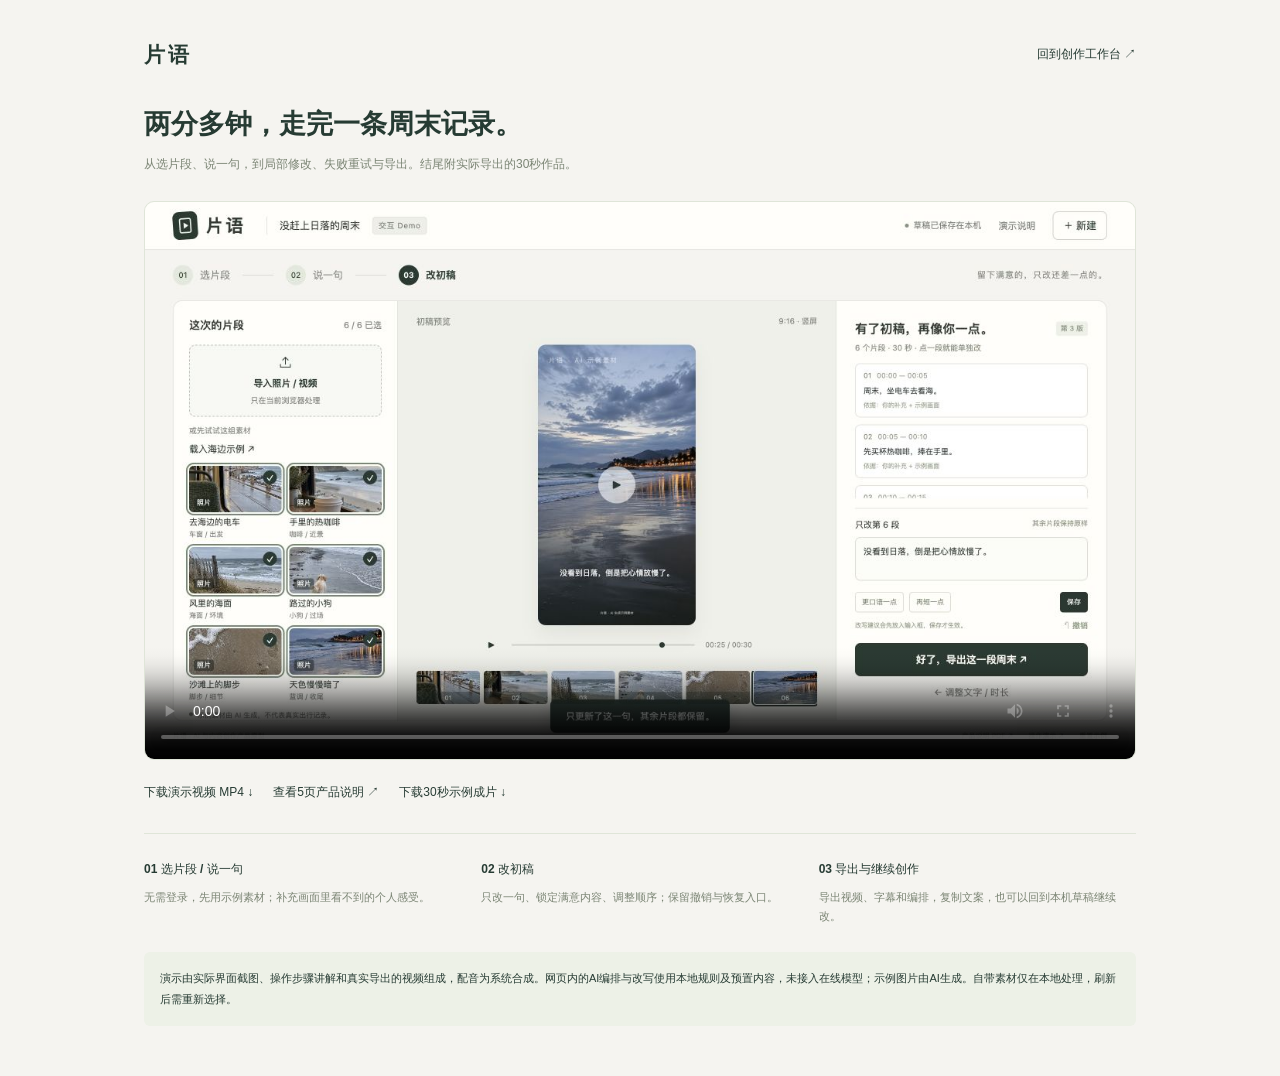
==== walkthrough.html @ 7832bc56 "Build Pianyu prototype with product brief and walkthrough Add the complete browser-local demo, five-" ====
<!doctype html><html lang="zh-CN"><head><meta charset="utf-8"><meta name="viewport" content="width=device-width,initial-scale=1"><meta name="theme-color" content="#f5f4f0"><title>片语 · 操作演示</title><style>*{box-sizing:border-box}body{margin:0;background:#f5f4f0;color:#263b33;font:14px/1.8 -apple-system,BlinkMacSystemFont,'PingFang SC',sans-serif}main{max-width:1040px;padding:36px 24px 50px;margin:auto}a{color:inherit;text-decoration:none}header{display:flex;justify-content:space-between;align-items:center;margin-bottom:26px}header strong{font-size:21px;letter-spacing:3px}h1{font-size:27px;margin:0 0 6px;font-weight:600}p{font-size:12px;color:#7b8574;margin:0 0 25px}video{display:block;width:100%;border-radius:10px;background:#e8ede1;border:1px solid #dfe5d8;margin:20px 0}nav{display:flex;gap:20px;flex-wrap:wrap;font-size:12px;margin:22px 0}.steps{border-top:1px solid #dfe5d8;margin-top:30px;padding-top:22px;display:grid;grid-template-columns:repeat(3,1fr);gap:20px}.steps strong{font-size:12px;font-weight:550}.steps p{font-size:11px;margin-top:6px}.note{padding:16px;background:#edf1e7;border-radius:6px;font-size:11px;line-height:1.9}@media(max-width:600px){main{padding:24px 16px}.steps{grid-template-columns:1fr;gap:0}h1{font-size:22px}nav{gap:15px}}</style></head><body><main><header><a href="./"><strong>片语</strong></a><a href="./" style="font-size:12px">回到创作工作台 ↗</a></header><h1>两分多钟，走完一条周末记录。</h1><p>从选片段、说一句，到局部修改、失败重试与导出。结尾附实际导出的30秒作品。</p><video src="walkthrough.mp4" poster="preview.jpg" controls preload="metadata" playsinline aria-label="片语完整操作演示"></video><nav><a href="walkthrough.mp4" download>下载演示视频 MP4 ↓</a><a href="product.pdf" target="_blank" rel="noopener">查看5页产品说明 ↗</a><a href="sample-output.webm" download>下载30秒示例成片 ↓</a></nav><div class="steps"><div><strong>01 选片段 / 说一句</strong><p>无需登录，先用示例素材；补充画面里看不到的个人感受。</p></div><div><strong>02 改初稿</strong><p>只改一句、锁定满意内容、调整顺序；保留撤销与恢复入口。</p></div><div><strong>03 导出与继续创作</strong><p>导出视频、字幕和编排，复制文案，也可以回到本机草稿继续改。</p></div></div><div class="note">演示由实际界面截图、操作步骤讲解和真实导出的视频组成，配音为系统合成。网页内的AI编排与改写使用本地规则及预置内容，未接入在线模型；示例图片由AI生成。自带素材仅在本地处理，刷新后需重新选择。</div></main></body></html>
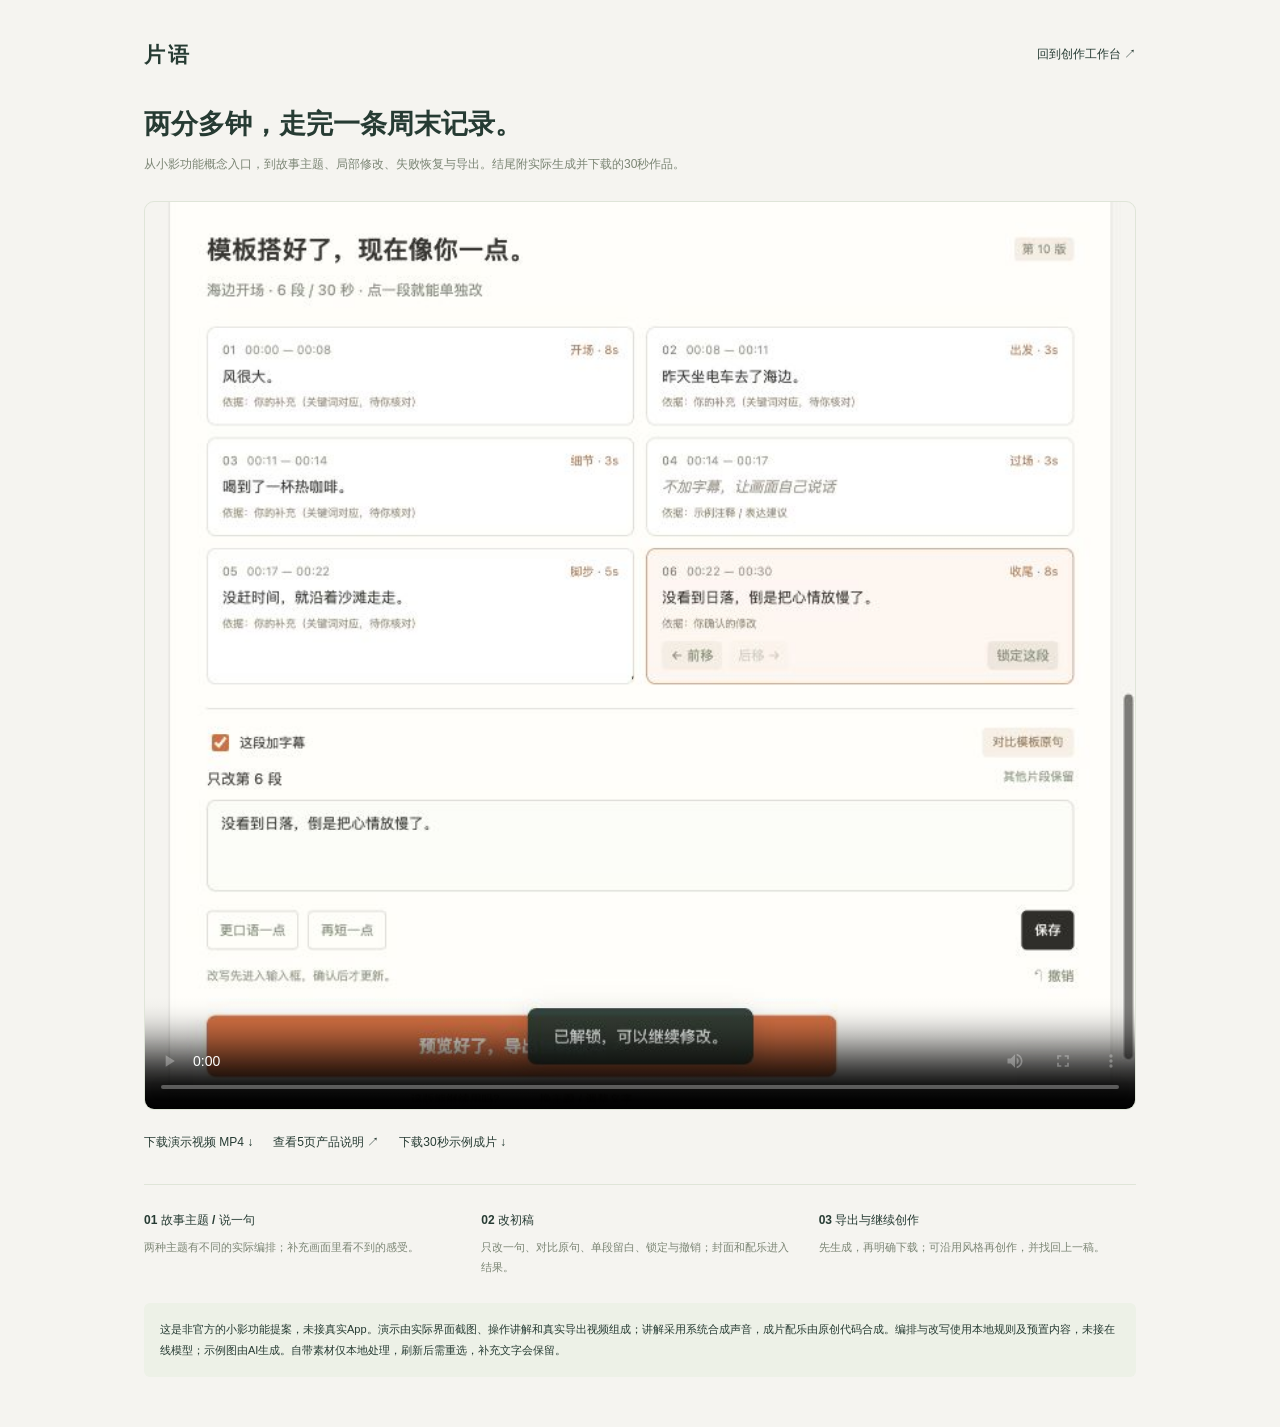
==== commit 9df3e572: "Refine travel-story flow after three-role review Position Pianyu as a proposed VivaVideo travel-stor" ====
--- a/walkthrough.html
+++ b/walkthrough.html
@@ -1 +1 @@
-<!doctype html><html lang="zh-CN"><head><meta charset="utf-8"><meta name="viewport" content="width=device-width,initial-scale=1"><meta name="theme-color" content="#f5f4f0"><title>片语 · 操作演示</title><style>*{box-sizing:border-box}body{margin:0;background:#f5f4f0;color:#263b33;font:14px/1.8 -apple-system,BlinkMacSystemFont,'PingFang SC',sans-serif}main{max-width:1040px;padding:36px 24px 50px;margin:auto}a{color:inherit;text-decoration:none}header{display:flex;justify-content:space-between;align-items:center;margin-bottom:26px}header strong{font-size:21px;letter-spacing:3px}h1{font-size:27px;margin:0 0 6px;font-weight:600}p{font-size:12px;color:#7b8574;margin:0 0 25px}video{display:block;width:100%;border-radius:10px;background:#e8ede1;border:1px solid #dfe5d8;margin:20px 0}nav{display:flex;gap:20px;flex-wrap:wrap;font-size:12px;margin:22px 0}.steps{border-top:1px solid #dfe5d8;margin-top:30px;padding-top:22px;display:grid;grid-template-columns:repeat(3,1fr);gap:20px}.steps strong{font-size:12px;font-weight:550}.steps p{font-size:11px;margin-top:6px}.note{padding:16px;background:#edf1e7;border-radius:6px;font-size:11px;line-height:1.9}@media(max-width:600px){main{padding:24px 16px}.steps{grid-template-columns:1fr;gap:0}h1{font-size:22px}nav{gap:15px}}</style></head><body><main><header><a href="./"><strong>片语</strong></a><a href="./" style="font-size:12px">回到创作工作台 ↗</a></header><h1>两分多钟，走完一条周末记录。</h1><p>从选片段、说一句，到局部修改、失败重试与导出。结尾附实际导出的30秒作品。</p><video src="walkthrough.mp4" poster="preview.jpg" controls preload="metadata" playsinline aria-label="片语完整操作演示"></video><nav><a href="walkthrough.mp4" download>下载演示视频 MP4 ↓</a><a href="product.pdf" target="_blank" rel="noopener">查看5页产品说明 ↗</a><a href="sample-output.webm" download>下载30秒示例成片 ↓</a></nav><div class="steps"><div><strong>01 选片段 / 说一句</strong><p>无需登录，先用示例素材；补充画面里看不到的个人感受。</p></div><div><strong>02 改初稿</strong><p>只改一句、锁定满意内容、调整顺序；保留撤销与恢复入口。</p></div><div><strong>03 导出与继续创作</strong><p>导出视频、字幕和编排，复制文案，也可以回到本机草稿继续改。</p></div></div><div class="note">演示由实际界面截图、操作步骤讲解和真实导出的视频组成，配音为系统合成。网页内的AI编排与改写使用本地规则及预置内容，未接入在线模型；示例图片由AI生成。自带素材仅在本地处理，刷新后需重新选择。</div></main></body></html>
+<!doctype html><html lang="zh-CN"><head><meta charset="utf-8"><meta name="viewport" content="width=device-width,initial-scale=1"><meta name="theme-color" content="#f5f4f0"><title>片语 · 操作演示</title><style>*{box-sizing:border-box}body{margin:0;background:#f5f4f0;color:#263b33;font:14px/1.8 -apple-system,BlinkMacSystemFont,'PingFang SC',sans-serif}main{max-width:1040px;padding:36px 24px 50px;margin:auto}a{color:inherit;text-decoration:none}header{display:flex;justify-content:space-between;align-items:center;margin-bottom:26px}header strong{font-size:21px;letter-spacing:3px}h1{font-size:27px;margin:0 0 6px;font-weight:600}p{font-size:12px;color:#7b8574;margin:0 0 25px}video{display:block;width:100%;border-radius:10px;background:#e8ede1;border:1px solid #dfe5d8;margin:20px 0}nav{display:flex;gap:20px;flex-wrap:wrap;font-size:12px;margin:22px 0}.steps{border-top:1px solid #dfe5d8;margin-top:30px;padding-top:22px;display:grid;grid-template-columns:repeat(3,1fr);gap:20px}.steps strong{font-size:12px;font-weight:550}.steps p{font-size:11px;margin-top:6px}.note{padding:16px;background:#edf1e7;border-radius:6px;font-size:11px;line-height:1.9}@media(max-width:600px){main{padding:24px 16px}.steps{grid-template-columns:1fr;gap:0}h1{font-size:22px}nav{gap:15px}}</style></head><body><main><header><a href="./"><strong>片语</strong></a><a href="./" style="font-size:12px">回到创作工作台 ↗</a></header><h1>两分多钟，走完一条周末记录。</h1><p>从小影功能概念入口，到故事主题、局部修改、失败恢复与导出。结尾附实际生成并下载的30秒作品。</p><video src="walkthrough.mp4" poster="preview.jpg" controls preload="metadata" playsinline aria-label="片语完整操作演示"></video><nav><a href="walkthrough.mp4" download>下载演示视频 MP4 ↓</a><a href="product.pdf" target="_blank" rel="noopener">查看5页产品说明 ↗</a><a href="sample-output.webm" download>下载30秒示例成片 ↓</a></nav><div class="steps"><div><strong>01 故事主题 / 说一句</strong><p>两种主题有不同的实际编排；补充画面里看不到的感受。</p></div><div><strong>02 改初稿</strong><p>只改一句、对比原句、单段留白、锁定与撤销；封面和配乐进入结果。</p></div><div><strong>03 导出与继续创作</strong><p>先生成，再明确下载；可沿用风格再创作，并找回上一稿。</p></div></div><div class="note">这是非官方的小影功能提案，未接真实App。演示由实际界面截图、操作讲解和真实导出视频组成；讲解采用系统合成声音，成片配乐由原创代码合成。编排与改写使用本地规则及预置内容，未接在线模型；示例图由AI生成。自带素材仅本地处理，刷新后需重选，补充文字会保留。</div></main></body></html>
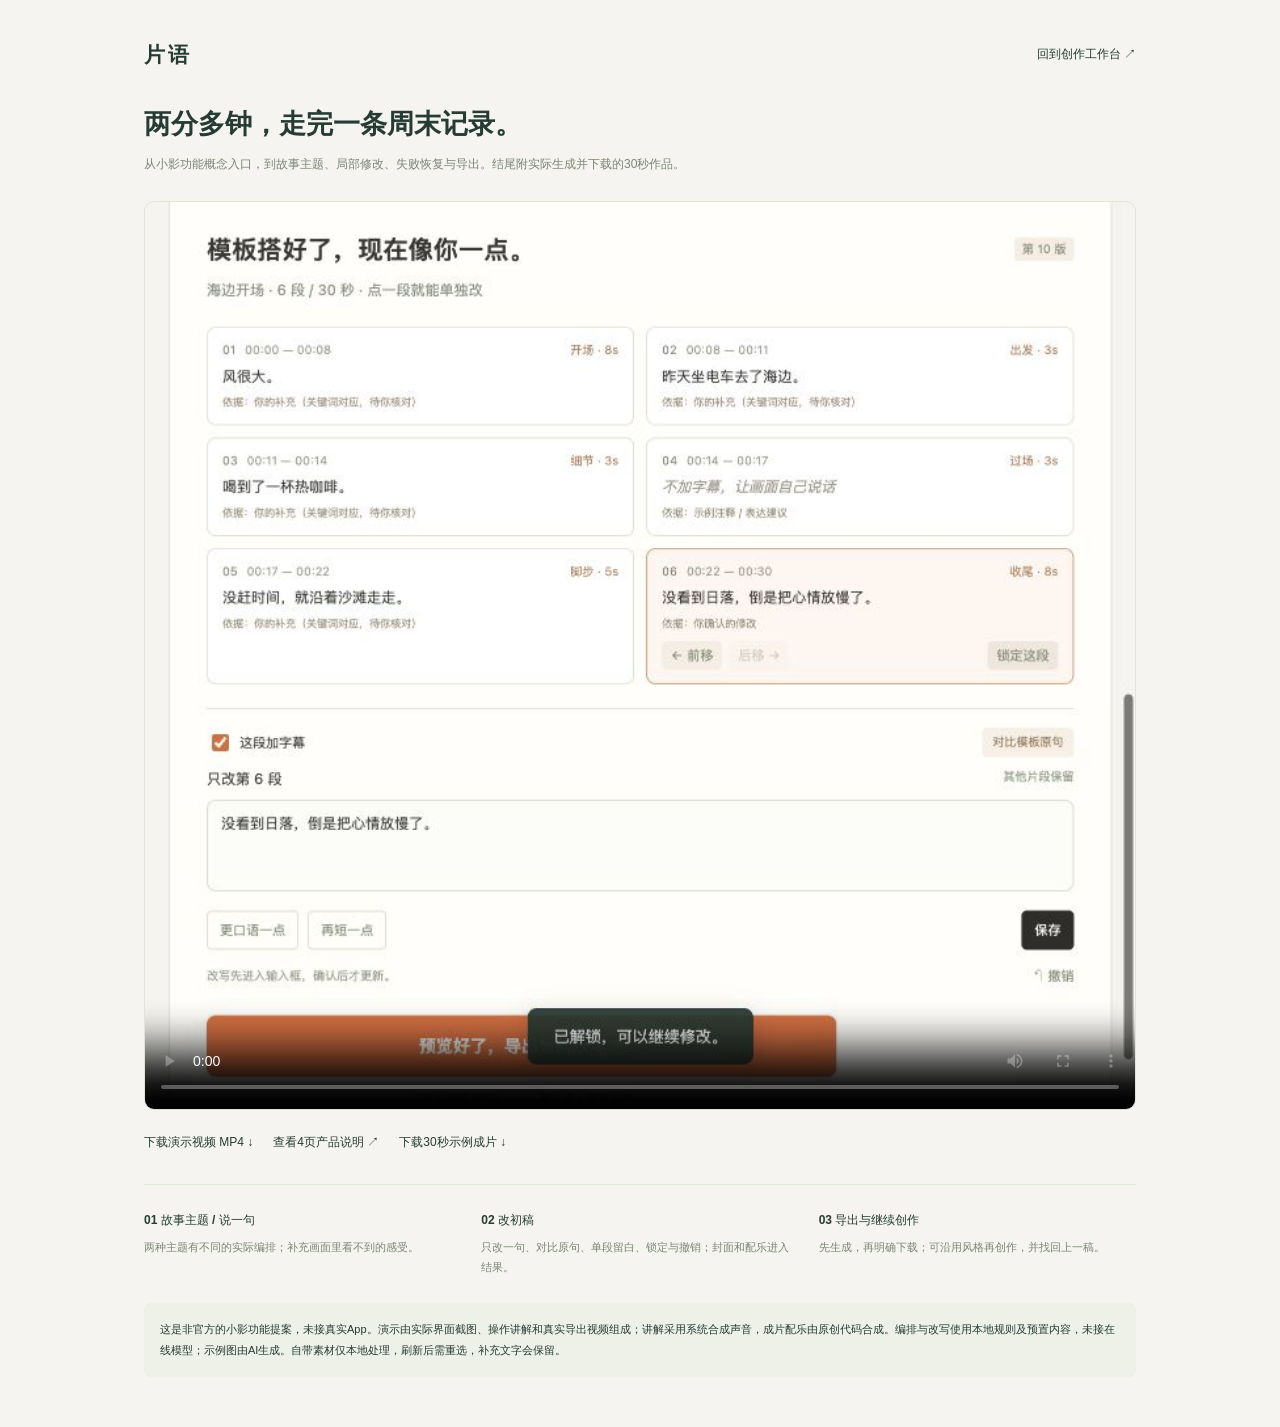
==== commit 54b578e4: "Keep the AI production note to one sentence" ====
--- a/walkthrough.html
+++ b/walkthrough.html
@@ -1 +1 @@
-<!doctype html><html lang="zh-CN"><head><meta charset="utf-8"><meta name="viewport" content="width=device-width,initial-scale=1"><meta name="theme-color" content="#f5f4f0"><title>片语 · 操作演示</title><style>*{box-sizing:border-box}body{margin:0;background:#f5f4f0;color:#263b33;font:14px/1.8 -apple-system,BlinkMacSystemFont,'PingFang SC',sans-serif}main{max-width:1040px;padding:36px 24px 50px;margin:auto}a{color:inherit;text-decoration:none}header{display:flex;justify-content:space-between;align-items:center;margin-bottom:26px}header strong{font-size:21px;letter-spacing:3px}h1{font-size:27px;margin:0 0 6px;font-weight:600}p{font-size:12px;color:#7b8574;margin:0 0 25px}video{display:block;width:100%;border-radius:10px;background:#e8ede1;border:1px solid #dfe5d8;margin:20px 0}nav{display:flex;gap:20px;flex-wrap:wrap;font-size:12px;margin:22px 0}.steps{border-top:1px solid #dfe5d8;margin-top:30px;padding-top:22px;display:grid;grid-template-columns:repeat(3,1fr);gap:20px}.steps strong{font-size:12px;font-weight:550}.steps p{font-size:11px;margin-top:6px}.note{padding:16px;background:#edf1e7;border-radius:6px;font-size:11px;line-height:1.9}@media(max-width:600px){main{padding:24px 16px}.steps{grid-template-columns:1fr;gap:0}h1{font-size:22px}nav{gap:15px}}</style></head><body><main><header><a href="./"><strong>片语</strong></a><a href="./" style="font-size:12px">回到创作工作台 ↗</a></header><h1>两分多钟，走完一条周末记录。</h1><p>从小影功能概念入口，到故事主题、局部修改、失败恢复与导出。结尾附实际生成并下载的30秒作品。</p><video src="walkthrough.mp4" poster="preview.jpg" controls preload="metadata" playsinline aria-label="片语完整操作演示"></video><nav><a href="walkthrough.mp4" download>下载演示视频 MP4 ↓</a><a href="product.pdf" target="_blank" rel="noopener">查看5页产品说明 ↗</a><a href="sample-output.webm" download>下载30秒示例成片 ↓</a></nav><div class="steps"><div><strong>01 故事主题 / 说一句</strong><p>两种主题有不同的实际编排；补充画面里看不到的感受。</p></div><div><strong>02 改初稿</strong><p>只改一句、对比原句、单段留白、锁定与撤销；封面和配乐进入结果。</p></div><div><strong>03 导出与继续创作</strong><p>先生成，再明确下载；可沿用风格再创作，并找回上一稿。</p></div></div><div class="note">这是非官方的小影功能提案，未接真实App。演示由实际界面截图、操作讲解和真实导出视频组成；讲解采用系统合成声音，成片配乐由原创代码合成。编排与改写使用本地规则及预置内容，未接在线模型；示例图由AI生成。自带素材仅本地处理，刷新后需重选，补充文字会保留。</div></main></body></html>
+<!doctype html><html lang="zh-CN"><head><meta charset="utf-8"><meta name="viewport" content="width=device-width,initial-scale=1"><meta name="theme-color" content="#f5f4f0"><title>片语 · 操作演示</title><style>*{box-sizing:border-box}body{margin:0;background:#f5f4f0;color:#263b33;font:14px/1.8 -apple-system,BlinkMacSystemFont,'PingFang SC',sans-serif}main{max-width:1040px;padding:36px 24px 50px;margin:auto}a{color:inherit;text-decoration:none}header{display:flex;justify-content:space-between;align-items:center;margin-bottom:26px}header strong{font-size:21px;letter-spacing:3px}h1{font-size:27px;margin:0 0 6px;font-weight:600}p{font-size:12px;color:#7b8574;margin:0 0 25px}video{display:block;width:100%;border-radius:10px;background:#e8ede1;border:1px solid #dfe5d8;margin:20px 0}nav{display:flex;gap:20px;flex-wrap:wrap;font-size:12px;margin:22px 0}.steps{border-top:1px solid #dfe5d8;margin-top:30px;padding-top:22px;display:grid;grid-template-columns:repeat(3,1fr);gap:20px}.steps strong{font-size:12px;font-weight:550}.steps p{font-size:11px;margin-top:6px}.note{padding:16px;background:#edf1e7;border-radius:6px;font-size:11px;line-height:1.9}@media(max-width:600px){main{padding:24px 16px}.steps{grid-template-columns:1fr;gap:0}h1{font-size:22px}nav{gap:15px}}</style></head><body><main><header><a href="./"><strong>片语</strong></a><a href="./" style="font-size:12px">回到创作工作台 ↗</a></header><h1>两分多钟，走完一条周末记录。</h1><p>从小影功能概念入口，到故事主题、局部修改、失败恢复与导出。结尾附实际生成并下载的30秒作品。</p><video src="walkthrough.mp4" poster="preview.jpg" controls preload="metadata" playsinline aria-label="片语完整操作演示"></video><nav><a href="walkthrough.mp4" download>下载演示视频 MP4 ↓</a><a href="product.pdf" target="_blank" rel="noopener">查看4页产品说明 ↗</a><a href="sample-output.webm" download>下载30秒示例成片 ↓</a></nav><div class="steps"><div><strong>01 故事主题 / 说一句</strong><p>两种主题有不同的实际编排；补充画面里看不到的感受。</p></div><div><strong>02 改初稿</strong><p>只改一句、对比原句、单段留白、锁定与撤销；封面和配乐进入结果。</p></div><div><strong>03 导出与继续创作</strong><p>先生成，再明确下载；可沿用风格再创作，并找回上一稿。</p></div></div><div class="note">这是非官方的小影功能提案，未接真实App。演示由实际界面截图、操作讲解和真实导出视频组成；讲解采用系统合成声音，成片配乐由原创代码合成。编排与改写使用本地规则及预置内容，未接在线模型；示例图由AI生成。自带素材仅本地处理，刷新后需重选，补充文字会保留。</div></main></body></html>
